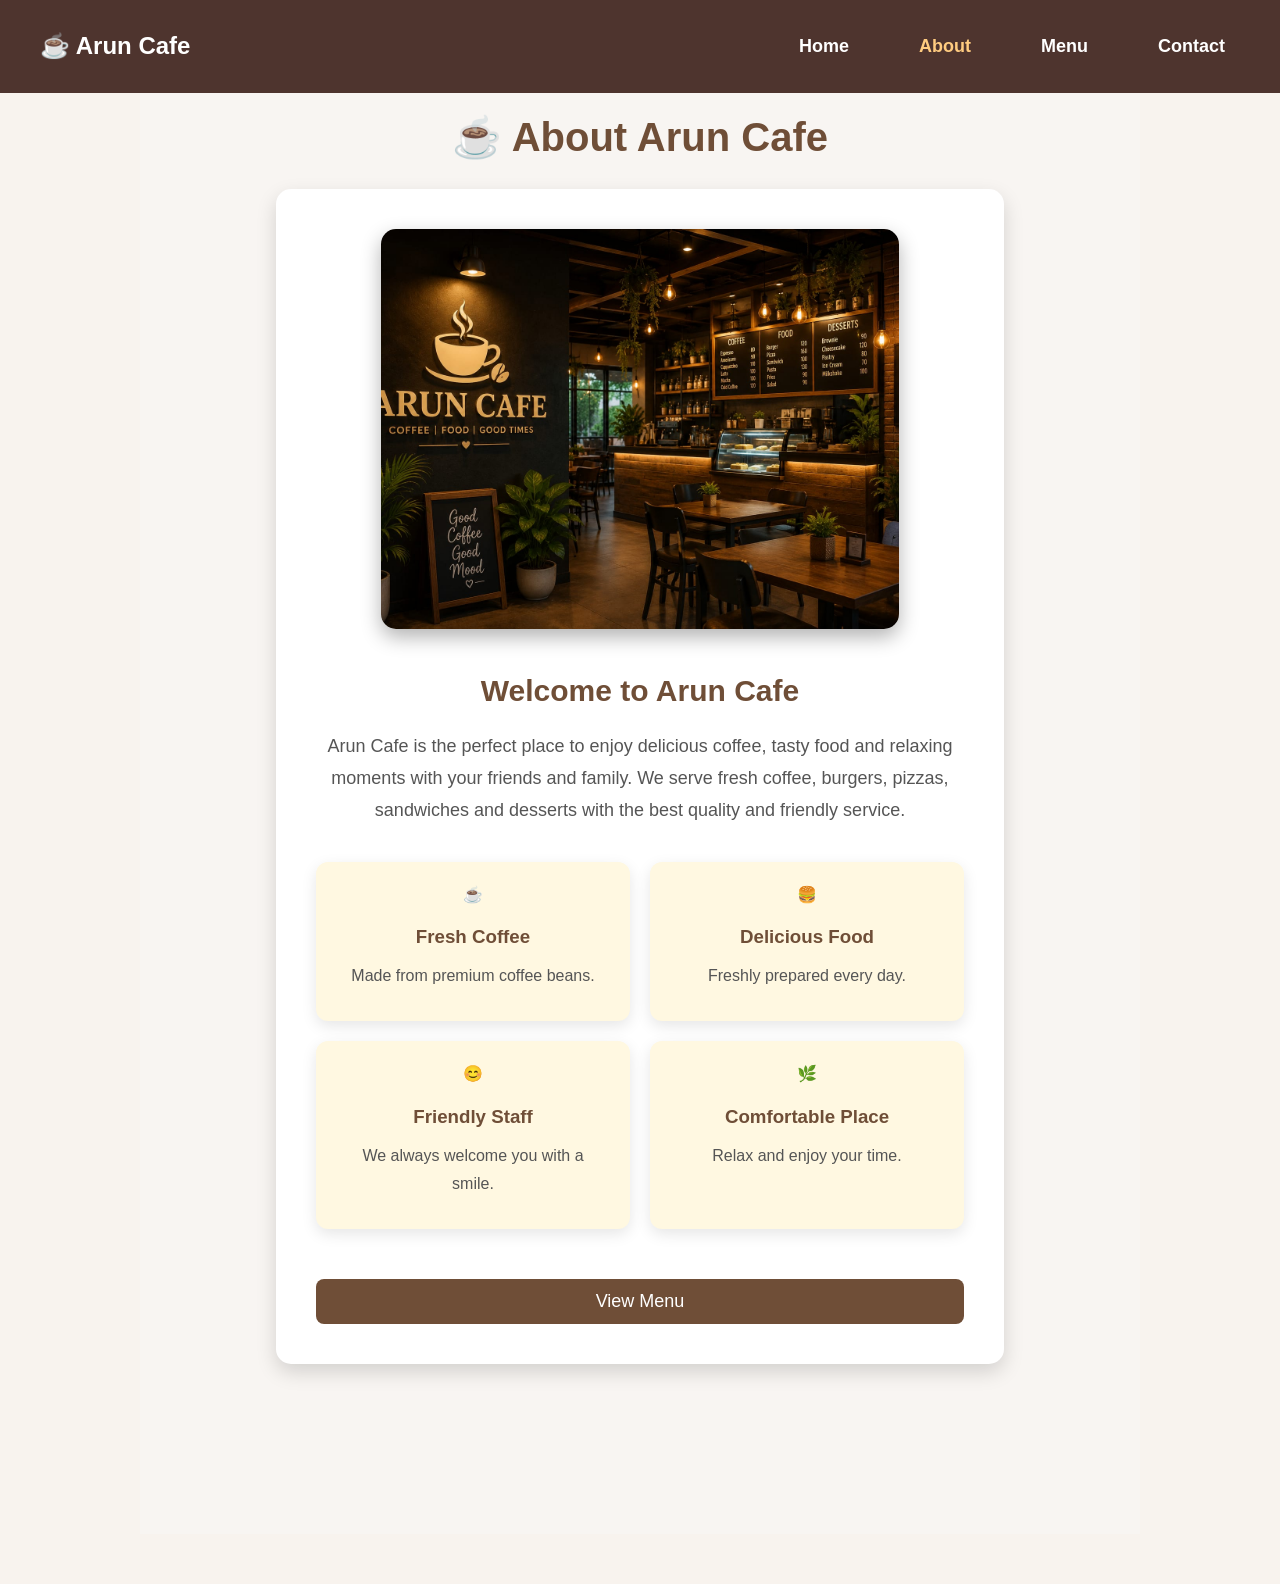
==== about.html @ 5a38bb5c "first commit" ====
<!DOCTYPE html>
<html lang="en">
<head>
<meta charset="UTF-8">
<meta name="viewport" content="width=device-width, initial-scale=1.0">
<title>About Arun Cafe</title>
<link rel="stylesheet" href="style.css">
</head>

<body>

<section class="about">
<header>
    <nav>
    <div class="logo">☕ Arun Cafe</div>
        <ul>
            <li><a href="index.html">Home</a></li>
            <li><a href="about.html" class="active">About</a></li>
            <li><a href="menu.html">Menu</a></li>
            <li><a href="contact.html">Contact</a></li>
        </ul>
    </nav>
</header>

<section class="about">
<h1>☕ About Arun Cafe</h1>

    <div class="about-box">
     <img src="image/about-cafe.jpg.jpeg" alt="Arun Cafe" class="about-img">
        <h2>Welcome to Arun Cafe</h2>

        <p>
            Arun Cafe is the perfect place to enjoy delicious coffee,
            tasty food and relaxing moments with your friends and family.
            We serve fresh coffee, burgers, pizzas, sandwiches and desserts
            with the best quality and friendly service.
        </p>

        <div class="features">

            <div class="feature">
                ☕
                <h3>Fresh Coffee</h3>
                <p>Made from premium coffee beans.</p>
            </div>

            <div class="feature">
                🍔
                <h3>Delicious Food</h3>
                <p>Freshly prepared every day.</p>
            </div>

            <div class="feature">
                😊
                <h3>Friendly Staff</h3>
                <p>We always welcome you with a smile.</p>
            </div>

            <div class="feature">
                🌿
                <h3>Comfortable Place</h3>
                <p>Relax and enjoy your time.</p>
            </div>

        </div>

        <a href="menu.html">
            <button class="order-btn">View Menu</button>
        </a>

    </div>

</section>

</body>
</html>
---- style.css ----
/* Reset */
*{
    margin:0;
    padding:0;
    box-sizing:border-box;
}

body{
    font-family:Arial,sans-serif;
    background:#f5f5f5;
    color:#333;
}

/* Header */
header{
    background:#4e342e;
    color:white;
    text-align:center;
    padding:20px;
}

header h1{
    font-size:40px;
}

nav{
    margin-top:15px;
}

nav a{
    color:white;
    text-decoration:none;
    margin:0 15px;
    font-weight:bold;
}

nav a:hover{
    color:#ffd54f;
}

/* Hero */
.hero{
    background:url("image/cafe-bg.jpg") center/cover no-repeat;
    color:white;
    text-align:center;
    padding:100px 20px;
}

.hero h2{
    font-size:45px;
}

/* Menu */
.menu-section{
    width80%;
    margin:40px auto;
}

.menu-section h2{
    text-align:center;
    color:#4e342e;
    margin-bottom:30px;
}

.menu-grid{
    display:grid;
    grid-template-columns:repeat(3,1fr);
    gap:25px;
}

.card{
    background:white;
    border-radius:10px;
    overflow:hidden;
    box-shadow:0 4px 10px rgba(0,0,0,0.2);
    text-align:center;
    transition:0.3s;
}

.card:hover{
    transform:translateY(-5px);
}

.card img{
    width:100%;
    height:200px;
    object-fit:cover;
}

.card h3{
    margin:15px 0 10px;
    color:#4e342e;
}

.card p{
    padding:0 15px;
    color:#666;
}

.card span{
    display:block;
    margin:15px;
    font-size:20px;
    font-weight:bold;
    color:#4e342e;
}

/* Contact */
.contact-section{
    display:flex;
    gap:30px;
}

.contact-box{
    width:48%;
}

/* Footer */
footer{
    background:#4e342e;
    color:white;
    text-align:center;
    padding:20px;
    margin-top:40px;
}

/* Mobile */
@media(max-width:768px){

.menu-grid{
    grid-template-columns:1fr;
}

nav a{
    display:block;
    margin:10px 0;
}

.hero h2{
    font-size:30px;
}

}

*{
    margin:0;
    padding:0;
    box-sizing:border-box;
    font-family:Arial, Helvetica, sans-serif;
}

body{
    overflow-x:hidden;
}

/* Navbar */
nav{
    position:fixed;
    top:0;
    left:0;
    width:100%;
    display:flex;
    justify-content:space-between;
    align-items:center;
    padding:20px 60px;
    background:rgba(0,0,0,0.5);
    backdrop-filter:blur(5px);
    z-index:1000;
}

.logo{
    color:white;
    font-size:28px;
    font-weight:bold;
}

nav ul{
    display:flex;
    list-style:none;
}

nav ul li{
    margin-left:30px;
}

nav ul li a{
    color:white;
    text-decoration:none;
    font-size:18px;
    transition:0.3s;
}

nav ul li a:hover{
    color:#d4a373;
}

/* Hero Section */
.hero{
    height:100vh;
    background:
        linear-gradient(rgba(0,0,0,0.5), rgba(0,0,0,0.5)),
        url("images/cafe-bg.jpg");
    background-size:cover;
    background-position:center;
    display:flex;
    justify-content:center;
    align-items:center;
    text-align:center;
    color:white;
}

.hero-content h1{
    font-size:60px;
    margin-bottom:20px;
}

.hero-content p{
    font-size:22px;
    margin-bottom:35px;
}

.btn{
    display:inline-block;
    padding:15px 35px;
    background:#d4a373;
    color:white;
    text-decoration:none;
    border-radius:30px;
    font-size:18px;
    transition:0.3s;
}

.btn:hover{
    background:#8b5e3c;
    transform:scale(1.05);
}
.hero {
    position: relative;
    height: 100vh;
    overflow: hidden;
}

.hero-img {
    width: 100%;
    height: 100%;
    object-fit: cover;
}

.hero-content {
    position: absolute;
    top: 50%;
    left: 50%;
    transform: translate(-50%, -50%);
    color: white;
    text-align: center;
}
/* Contact Page */

.contact-page{
    min-height:100vh;
    padding:120px 80px 50px;

    background:
    linear-gradient(rgba(0,0,0,0.6),rgba(0,0,0,0.6)),
    url("images/cafe-bg.jpg");

    background-size:cover;
    background-position:center;

    display:flex;
    justify-content:center;
    align-items:center;
    gap:50px;
}


/* Left Side */

.contact-box{
    color:white;
    width:40%;
}

.contact-box h1{
    font-size:50px;
    margin-bottom:15px;
}

.contact-box p{
    font-size:18px;
}


.details{
    margin-top:30px;
}

.details h3{
    color:#d4a373;
    margin-top:20px;
}


/* Form */

.form-box{
    width:40%;
    background:white;
    padding:35px;
    border-radius:20px;
}


.form-box input,
.form-box textarea{

    width:100%;
    padding:15px;
    margin-bottom:15px;

    border:none;
    outline:none;

    background:#f1f1f1;
    border-radius:10px;

    font-size:16px;
}


.form-box textarea{
    height:120px;
    resize:none;
}


.form-box button{

    width:100%;
    padding:15px;

    border:none;
    border-radius:30px;

    background:#d4a373;
    color:white;

    font-size:18px;
    cursor:pointer;

    transition:0.3s;
}


.form-box button:hover{
    background:#8b5e3c;
}


/* Mobile */

@media(max-width:768px){

.contact-page{
    flex-direction:column;
    padding:120px 20px 50px;
}

.contact-box,
.form-box{
    width:100%;
}

}
/* About Page */

.about-page{
    min-height:100vh;
    padding:120px 80px 50px;

    background:
    linear-gradient(rgba(0,0,0,0.5),rgba(0,0,0,0.5)),
    url("images/cafe-bg.jpg");

    background-size:cover;
    background-position:center;

    display:flex;
    justify-content:center;
    align-items:center;
}


.about-content{
    width:70%;
    background:rgba(255,255,255,0.9);
    padding:40px;
    border-radius:20px;
    text-align:center;
}


.about-content h1{
    font-size:45px;
    color:#4e342e;
    margin-bottom:20px;
}


.tagline{
    color:#b26a2b;
    font-size:22px;
    margin-bottom:20px;
}


.about-content p{
    font-size:18px;
    line-height:1.6;
}


.about-content h2{
    margin-top:30px;
    color:#4e342e;
}


.features{
    margin:20px 0;
}


.features p{
    margin:10px;
    font-size:20px;
}


.about-content .btn{
    display:inline-block;
    margin-top:20px;
    padding:12px 35px;
    background:#d4a373;
    color:white;
    border-radius:30px;
    text-decoration:none;
}


footer{
    background:#4e342e;
    color:white;
    text-align:center;
    padding:20px;
}
html {
    scroll-behavior: smooth;
}

.hero,
.about,
.menu,
.contact {
    min-height: 100vh;
    padding: 80px 20px;
}
.about-container{
    max-width: 900px;
    margin: 50px auto;
    background:#fff;
    padding:40px;
    border-radius:15px;
    box-shadow:0 5px 15px rgba(0,0,0,.1);
    text-align:center;
}

.about-container h1{
    color:#5a2d0c;
    margin-bottom:20px;
}

.about-container p{
    font-size:18px;
    line-height:1.8;
    color:#444;
}

.about-container ul{
    list-style:none;
    padding:0;
    margin:25px 0;
}

.about-container ul li{
    font-size:20px;
    margin:12px 0;
}

.about-btn{
    display:inline-block;
    margin-top:20px;
    padding:12px 30px;
    background:#c68642;
    color:#fff;
    text-decoration:none;
    border-radius:30px;
    transition:.3s;
}

.about-btn:hover{
    background:#8b5a2b;
}
/* About Section */
.about{
    padding: 60px 10%;
    background: #f8f5f2;
}

.about-container{
    display: flex;
    align-items: center;
    justify-content: center;
    gap: 50px;
    max-width: 1100px;
    margin: auto;
    background: #fff;
    padding: 40px;
    border-radius: 15px;
    box-shadow: 0 5px 15px rgba(0,0,0,0.1);
}

.about-image{
    flex: 1;
}

.about-image img{
    width: 100%;
    border-radius: 15px;
    display: block;
}

.about-content{
    flex: 1;
}

.about-content h2{
    color: #5a2d0c;
    font-size: 36px;
    margin-bottom: 20px;
}

.about-content p{
    color: #555;
    line-height: 1.8;
    margin-bottom: 15px;
    font-size: 17px;
}

.about-content h3{
    margin: 25px 0 15px;
    color: #5a2d0c;
}

.about-content ul{
    list-style: none;
    padding: 0;
    margin-bottom: 30px;
}

.about-content ul li{
    margin: 12px 0;
    font-size: 18px;
}

.btn{
    display: inline-block;
    background: #c68642;
    color: white;
    text-decoration: none;
    padding: 12px 30px;
    border-radius: 30px;
    transition: 0.3s;
}

.btn:hover{
    background: #8b5a2b;
}

/* Mobile Responsive */
@media(max-width:768px){

    .about-container{
        flex-direction: column;
        text-align: center;
    }

    .about-content h2{
        font-size: 28px;
    }
}
body{
    margin:0;
    font-family:Arial,sans-serif;
    background:#f8f5f2;
}

.about{
    width:80%;
    margin:50px auto;
    text-align:center;
}

.about h1{
    font-size:40px;
    color:#6f4e37;
}

.about p{
    font-size:18px;
    color:#555;
    line-height:30px;
}

.about-box{
    margin-top:30px;
    background:white;
    padding:30px;
    border-radius:15px;
    box-shadow:0 5px 15px rgba(0,0,0,0.2);
}

.about-box h2{
    color:#6f4e37;
}

.about-box ul{
    list-style:none;
    padding:0;
}

.about-box li{
    padding:10px;
    font-size:18px;
}

.btn{
    display:inline-block;
    margin-top:20px;
    padding:12px 25px;
    background:#6f4e37;
    color:white;
    text-decoration:none;
    border-radius:8px;
}

.btn:hover{
    background:#4e342e;
}
nav{
    display:flex;
    justify-content:space-between;
    align-items:center;
    background:#6f4e37;
    padding:15px 40px;
}

.logo{
    color:white;
    font-size:28px;
    font-weight:bold;
}

nav ul{
    list-style:none;
    display:flex;
}

nav ul li{
    margin-left:20px;
}

nav ul li a{
    color:white;
    text-decoration:none;
    font-size:18px;
}

nav ul li a:hover,
nav ul li a.active{
    color:#ffd700;
}
.hero{
    background: linear-gradient(rgba(0,0,0,.5),rgba(0,0,0,.5)),
    url("images/cafe.jpg");
    background-size:cover;
    background-position:center;
    height:90vh;
    display:flex;
    flex-direction:column;
    justify-content:center;
    align-items:center;
    color:white;
    text-align:center;
}

.hero h1{
    font-size:60px;
}

.hero p{
    font-size:25px;
}

.btn{
    background:#ff9800;
    color:white;
    padding:15px 35px;
    border-radius:30px;
    text-decoration:none;
    transition:.3s;
}

.btn:hover{
    background:#e68900;
    transform:scale(1.1);
}
.menu-card button{
    background:#8B4513;
    color:white;
    border:none;
    padding:10px 20px;
    border-radius:5px;
    cursor:pointer;
    margin-top:10px;
    font-size:16px;
}

.menu-card button:hover{
    background:#5c3317;
}
.order-btn{
    display:inline-block;
    padding:10px 15px;
    background:#8B4513;
    color:white;
    text-decoration:none;
    border-radius:5px;
}
<link rel="stylesheet" href="style.css">
.menu-card button{
    background:#8B4513;
    color:white;
    border:none;
    padding:10px 20px;
    border-radius:5px;
    cursor:pointer;
    margin-top:10px;
    font-size:16px;
}

.menu-card button:hover{
    background:#5c3317;
}
header{
    display: flex;
    justify-content: space-between;
    align-items: center;
    background: #8B4513;
    padding: 15px 30px;
}

nav{
    margin-left: auto;
    display: flex;
    gap: 30px;
}
nav{
    float: right;
}
.order-btn {
    background-color: #8B4513;
    color: white;
    border: none;
    padding: 12px 30px;
    font-size: 16px;
    border-radius: 5px;
    cursor: pointer;
    transition: 0.3s;
}

.order-btn:hover {
    background-color: #5d2d0c;
    transform: scale(1.05);
}
/* Reset */
* {
    margin: 0;
    padding: 0;
    box-sizing: border-box;
}

body {
    font-family: Arial, sans-serif;
    background: #f8f5f2;
    color: #333;
    line-height: 1.6;
}

/* Header */
header {
    background: #4e342e;
    padding: 15px 30px;
}

nav {
    display: flex;
    justify-content: space-between;
    align-items: center;
}

.logo {
    color: white;
    font-size: 28px;
    font-weight: bold;
}

nav ul {
    display: flex;
    list-style: none;
}

nav ul li {
    margin-left: 25px;
}

nav ul li a {
    color: white;
    text-decoration: none;
    font-size: 18px;
    transition: 0.3s;
}

nav ul li a:hover,
nav ul li a.active {
    color: #ffcc80;
}

/* Contact Section */
section {
    max-width: 1000px;
    margin: 50px auto;
    padding: 20px;
}

section h2 {
    text-align: center;
    margin-bottom: 30px;
    color: #4e342e;
    font-size: 35px;
}

.card {
    background: white;
    padding: 25px;
    margin-bottom: 25px;
    border-radius: 10px;
    box-shadow: 0 5px 15px rgba(0,0,0,0.15);
}

.card h3 {
    color: #6d4c41;
    margin-bottom: 15px;
}

/* Form */
input,
textarea {
    width: 100%;
    padding: 12px;
    border: 1px solid #bbb;
    border-radius: 6px;
    font-size: 16px;
}

input:focus,
textarea:focus {
    outline: none;
    border-color: #6d4c41;
}

.btn {
    background: #6d4c41;
    color: white;
    border: none;
    padding: 12px 25px;
    border-radius: 6px;
    cursor: pointer;
    font-size: 17px;
    transition: 0.3s;
}

.btn:hover {
    background: #4e342e;
}

/* Footer */
footer {
    background: #4e342e;
    color: white;
    text-align: center;
    padding: 15px;
    margin-top: 40px;
}

/* Responsive */
@media (max-width: 768px) {
    nav {
        flex-direction: column;
    }

    nav ul {
        margin-top: 15px;
        flex-direction: column;
        align-items: center;
    }

    nav ul li {
        margin: 10px 0;
    }

    section h2 {
        font-size: 28px;
    }
}
.contact-section{
    display:flex;
    justify-content:center;
    align-items:flex-start;
    gap:40px;
    padding:60px 20px;
    background:#f5f5f5;
}

.contact-box{
    width:350px;
    background:#fff;
    padding:30px;
    border-radius:20px;
    box-shadow:0 5px 15px rgba(0,0,0,0.2);
}

.contact-box h2{
    text-align:center;
    color:#5C3317;
    margin-bottom:20px;
}

.contact-info h3{
    color:#5C3317;
    margin-top:15px;
}

.contact-box input,
.contact-box textarea{
    width:100%;
    padding:12px;
    margin:10px 0;
    border:1px solid #ccc;
    border-radius:8px;
    box-sizing:border-box;
}

.contact-box button{
    width:100%;
    padding:12px;
    background:#8B4513;
    color:white;
    border:none;
    border-radius:30px;
    cursor:pointer;
}
.contact-info p{
    display:block;
    color:#444;
    font-size:16px;
    margin:5px 0 15px 0;
}

.contact-info h3{
    color:#5C3317;
    margin-top:15px;
}
nav{
    display:flex;
    justify-content:space-between;
    align-items:center;
    background:#4E342E;
    padding:18px 40px;
    min-height:80px;
}

.logo{
    font-size:36px;
    font-weight:bold;
    color:#fff;
    margin:0;
    padding:0;
    line-height:1;
}

nav ul{
    display:flex;
    list-style:none;
    gap:30px;
    margin:0;
    padding:0;
}

nav ul li a{
    color:white;
    text-decoration:none;
    font-size:18px;
    font-weight:bold;
}
.logo{
    font-size:32px;
    font-weight:bold;
    color:white;
}
body{
    margin:0;
    padding:0;
}nav{
    display:flex;
    justify-content:space-between;
    align-items:center;
    background:#4E342E;
    padding:18px 40px;
    min-height:80px;
}

.logo{
    font-size:36px;
    font-weight:bold;
    color:#fff;
    margin:0;
    padding:0;
    line-height:1;
}
header{
    display:flex;
    justify-content:center;
    align-items:center
    display:flex;
    justify-content:space-between;
    align-items:center;
    color:white;
    border:none;
    border-radius:5px;
}
}
font-size:32px;
    font-weight:bold;
    color:white;
}
body{
    margin:0;
    padding:0;
}nav{
    display:flex;
    justify-content:space-between;
    align-items:center;
    background:#4E342E;
    padding:18px 40px;
    min-height:80px;
}

.logo{
    font-size:36px;
    font-weight:bold;
    color:#fff;
    margin:0;
    padding:0;
    line-height:1;
}
header{
    display:flex;
    justify-content:center;
    align-items:center;
}
.order-btn{
    margin-top:15px;
    padding:10px 20px;
    background:#8B4513;
    color:white;
    border:none;
    border-radius:5px;
    cursor:pointer;
}
.card span{
    display:block;
    margin:15px 0;
    font-size:24px;
    font-weight:bold;
    text-decoration:none;
    border:none;
}
.card span{
    display:block;
    margin:15px 0;
    font-size:24px;
    font-weight:bold;
    text-decoration:none;
    border:none;
}
.card span{
    display:block;
    margin:15px 0;
    font-size:24px;
    font-weight:bold;
    text-decoration:none;
    border:none;
}

.card a{
    text-decoration:none;
}
/* About Page */

.about {
    background: #f8f5f2;
    padding: 60px 20px;
    text-align: center;
}

.about-img {
    width: 80%;
    max-width: 800px;
    height: 400px;
    object-fit: cover;
    border-radius: 15px;
    box-shadow: 0 8px 20px rgba(0,0,0,0.3);
    margin-bottom: 30px;
}

.about-box {
    max-width: 1000px;
    margin: auto;
    background: #fff;
    padding: 40px;
    border-radius: 15px;
    box-shadow: 0 8px 20px rgba(0,0,0,0.15);
}

.about-box h2 {
    color: #6F4E37;
    font-size: 30px;
    margin-bottom: 15px;
}

.about-box p {
    font-size: 18px;
    line-height: 1.8;
    color: #555;
}

.features {
    display: grid;
    grid-template-columns: repeat(auto-fit, minmax(220px, 1fr));
    gap: 20px;
    margin-top: 35px;
}

.feature {
    background: #FFF8E1;
    padding: 20px;
    border-radius: 12px;
    box-shadow: 0 5px 15px rgba(0,0,0,0.1);
    transition: 0.3s;
}

.feature:hover {
    transform: translateY(-8px);
}

.feature h3 {
    color: #6F4E37;
    margin: 15px 0 10px;
}

.feature p {
    font-size: 16px;
}

.order-btn {
    margin-top: 30px;
    padding: 12px 30px;
    background: #6F4E37;
    color: white;
    border: none;
    border-radius: 8px;
    font-size: 18px;
    cursor: pointer;
}

.order-btn:hover {
    background: #4E342E;
}

header{
    display:flex;
    justify-content:space-between;
    align-items:center;
    padding:15px 40px;
    background:#4E342E;
}

nav ul{
    display:flex;
    list-style:none;
    gap:30px;
    margin:0;
    padding:0;
}

nav ul li{
    list-style:none;
}

nav ul li a{
    color:white;
    text-decoration:none;
    font-size:18px;
    font-weight:bold;
}

.logo{
    font-size:36px;
    color:white;
    font-weight:bold;
}
body{
    margin: 0;
    padding: 0;
}

header{
    margin: 0;
    padding: 15px 40px;
}

.about{
    margin-top: 0;
    padding-top: 30px;
}
*{
    margin: 0;
    padding: 0;
    box-sizing: border-box;
}

body{
    margin: 0;
    padding: 0;
}

header{
    margin: 0;
    padding: 15px 40px;
}

.menu-section{
    margin: 0;
    padding: 30px;
}

.menu-section h2{
    margin: 30px 0;
}
.menu-grid{
    display: grid;
    grid-template-columns: repeat(3,1fr);
    gap: 30px;
    padding: 20px;
}

.card{
    background: #fff;
    border-radius: 10px;
    padding: 20px;
    text-align: center;
    box-shadow: 0 4px 10px rgba(0,0,0,0.2);

    display: flex;
    flex-direction: column;
    justify-content: space-between;
}

.card img{
    width: 100%;
    height: 180px;
    object-fit: cover;
    border-radius: 10px;
}

.card h3{
    margin: 10px 0;
}

.card p{
    margin: 10px 0;
    min-height: 50px;
}

.card span{
    font-size: 20px;
    font-weight: bold;
    color: brown;
    display: block;
    margin: 10px 0;
}
body{
    font-family: Arial, sans-serif;
    background: linear-gradient(135deg,#fdf6ec,#f5e6d3);
    margin:0;
}
nav ul{
    list-style:none;
    display:flex;
    justify-content:center;
    gap:30px;
    padding:0;
}

nav ul li a{
    text-decoration:none;
    color:#8B4513;
    font-weight:bold;
    transition:.3s;
}

nav ul li a:hover{
    color:#d2691e;
}
.container{
    width:380px;
    margin:50px auto;
    background:#fff;
    padding:30px;
    border-radius:15px;
    box-shadow:0 10px 25px rgba(0,0,0,.2);
}
input,
textarea{
    width:100%;
    padding:12px;
    margin:12px 0;
    border:1px solid #ccc;
    border-radius:8px;
    box-sizing:border-box;
}

input:focus,
textarea:focus{
    border-color:#8B4513;
    outline:none;
}
button{
    width:100%;
    padding:12px;
    background:#8B4513;
    color:white;
    border:none;
    border-radius:8px;
    font-size:16px;
    cursor:pointer;
    transition:.3s;
}

button:hover{
    background:#a0522d;
    transform:scale(1.03);
}
h1{
    color:#5d2d0c;
    margin-top:20px;
}

h2{
    color:#8B4513;
}
*{
    margin:0;
    padding:0;
    box-sizing:border-box;
}

body{
    font-family:Arial,sans-serif;
    background:#f5f5f5;
    text-align:center;
}

/* Header */
header{
    background:#8B4513;
    padding:15px 0;
}

h1{
    margin:20px 0;
    color:#5d2d0c;
}

/* Navigation */
nav ul{
    list-style:none;
    display:flex;
    justify-content:center;
    gap:30px;
}

nav ul li a{
    color:white;
    text-decoration:none;
    font-weight:bold;
    font-size:18px;
}

nav ul li a:hover{
    color:#ffd39b;
}
*{
    margin:0;
    padding:0;
    box-sizing:border-box;
}

body{
    font-family:Arial,sans-serif;
    background:#f5f5f5;
    text-align:center;
}

/* Header */
header{
    background:#8B4513;
    padding:15px 0;
}

h1{
    margin:20px 0;
    color:#5d2d0c;
}

/* Navigation */
nav ul{
    list-style:none;
    display:flex;
    justify-content:center;
    gap:30px;
}

nav ul li a{
    color:white;
    text-decoration:none;
    font-weight:bold;
    font-size:18px;
}

nav ul li a:hover{
    color:#ffd39b;
}

/* Order Box */
.container{
    width:380px;
    margin:40px auto;
    background:white;
    padding:25px;
    border-radius:15px;
    box-shadow:0 8px 20px rgba(0,0,0,.2);
}

/* Inputs */
input,
textarea{
    width:100%;
    padding:12px;
    margin:10px 0;
    border:1px solid #ccc;
    border-radius:8px;
    font-size:15px;
}

textarea{
    resize:none;
    height:90px;
}

/* Button */
button{
    width:100%;
    padding:12px;
    background:#8B4513;
    color:white;
    border:none;
    border-radius:8px;
    cursor:pointer;
    font-size:16px;
    transition:0.3s;
}

button:hover{
    background:#5d2d0c;
    transform:scale(1.03);
}

#successMessage{
    margin-top:15px;
    font-weight:bold;
}
*{
    margin:0;
    padding:0;
    box-sizing:border-box;
}

body{
    font-family:'Segoe UI',Arial,sans-serif;
    background:#f8f3ee;
    color:#333;
}

/* Header */

header{
    background:linear-gradient(135deg,#3b1f16,#8B4513);
    color:white;
    text-align:center;
    padding:25px;
}

header h1{
    font-size:38px;
    letter-spacing:1px;
}

header p{
    font-size:18px;
    margin-top:5px;
}


/* Navigation */

nav{
    background:#5d2d0c;
    padding:15px;
}

nav ul{
    display:flex;
    justify-content:center;
    gap:35px;
    list-style:none;
}

nav ul li a{
    color:white;
    text-decoration:none;
    font-size:18px;
    font-weight:bold;
}

nav ul li a:hover{
    color:#ffcc80;
}


/* Hero Section */

.hero{
    height:400px;
    background:
    linear-gradient(
    rgba(60,30,15,.65),
    rgba(60,30,15,.65)
    ),
    url("coffee.jpg");

    background-size:cover;
    background-position:center;

    display:flex;
    justify-content:center;
    align-items:center;
    text-align:center;
    color:white;
}


.hero h1{
    font-size:50px;
}

.hero p{
    font-size:22px;
    margin:20px;
}


/* Button */

button{
    background:#ff9800;
    color:white;
    border:none;
    padding:14px 35px;
    border-radius:30px;
    font-size:17px;
    cursor:pointer;
    transition:.3s;
}

button:hover{
    background:#e65100;
    transform:scale(1.08);
}
.home {
  background: url("/images/cafe-bg.jpg") center/cover no-repeat;
  min-height: 100vh;
}
.hero{
    background:#795548;
    color:white;
    text-align:center;
    padding:80px 20px;
}
.hero{
    background-image: url("images/cafe-bg.jpg");
    background-size: cover;
    background-position: center;
    background-repeat: no-repeat;
    height: 500px;

    display: flex;
    flex-direction: column;
    justify-content: center;
    align-items: center;

    color: white;
    text-align: center;
}
.hero{
    background: linear-gradient(rgba(0,0,0,0.5), rgba(0,0,0,0.5)),
                url("images/cafe-bg.jpg");
    background-size: cover;
    background-position: center;
    background-repeat: no-repeat;

    height: 100vh;

    display: flex;
    flex-direction: column;
    justify-content: center;
    align-items: center;

    text-align: center;
    color: white;
}

.hero h1{
    font-size: 55px;
    margin-bottom: 15px;
}

.hero p{
    font-size: 24px;
    margin-bottom: 20px;
}

.hero button{
    background: #ff9800;
    color: white;
    padding: 12px 25px;
    border: none;
    border-radius: 5px;
    cursor: pointer;
}
.hero{
    background: linear-gradient(rgba(0,0,0,0.5), rgba(0,0,0,0.5)),
                url("image/cafe-bg.jpg");
    background-size: cover;
    background-position: center;
    background-repeat: no-repeat;

    height: 500px;

    display: flex;
    flex-direction: column;
    justify-content: center;
    align-items: center;

    color: white;
    text-align: center;
}
nav{
    display:flex;
    justify-content:space-between;
    align-items:center;
    background:#6d4c41;
    padding:15px 30px;
}

nav ul{
    display:flex;
    list-style:none;
    gap:20px;
     margin:0;
    padding:0;
}

nav ul li{
    list-style:none;
     margin-left:20px;
}


nav ul li a{
    color:white;
    text-decoration:none;
    font-size:18px;
    font-weight:bold;
}
*{
    padding:20;
}


.logo{
    color:white;
    font-size:24px;
    font-weight:bold;
}

.nav-links{
    display:flex;
    list-style:none;
    gap:25px;
    margin:0;
    padding:0;
}

.nav-links li a{
    color:white;
    text-decoration:none;
    font-size:18px;
    font-weight:bold;
}

.nav-links li a:hover{
    color:#ff9800;
}
nav{
    display:flex;
    justify-content:space-between;
    align-items:center;
    background:#6d4c41;
    padding:20px;
}

nav ul{
    display:flex;
    flex-direction:row;
    list-style:none;
    gap:25px;
}

nav ul li{
    display:inline-block;
}

nav ul li a{
    color:white;
    text-decoration:none;
}
*{
    margin:0;
    padding:0;
    box-sizing:border-box;
}
header nav{
    display:flex !important;
    justify-content:space-between;
    align-items:center;
}

header nav ul{
    display:flex !important;
    flex-direction:row !important;
    list-style:none;
    gap:20px;
}

header nav ul li{
    display:inline-block !important;
}
.logo{
    background: transparent;
    border: none;
    padding: 0;
}
header{
    box-shadow: none;
}
footer{
    background:#222;
    color:white;
    text-align:center;
    padding:15px;
    margin-top:50px;
}
.contact{
    padding:50px 20px;
    margin-bottom:30px;
}
.contact{
    padding:40px;
    text-align:center;
    background:#f5f5f5;
}

footer{
    background:#4e342e;
    color:white;
    text-align:center;
    padding:15px;
}
header{
    display:flex;
    justify-content:space-between;
    align-items:center;
}
section{
    max-width:1000px;
    margin:50px auto;
}
.footer{
    background:#8B4513;
    color:white;
    text-align:center;
    padding:20px;
    margin-top:30px;
}
.contact{
    margin-bottom:10px;
}
.menu{
    padding:40px;
    text-align:center;
}

.footer{
    width:100%;
    background:#4e342e;
    color:white;
    text-align:center;
    padding:20px;
    clear:both;
}
nav{
    background:#4e342e;
    display:flex;
    justify-content:space-between;
    align-items:center;
    padding:10px 40px;
    margin:0;
}
nav{
    background:#4e342e;
    padding:32px 40px;
}
header{
    margin-bottom:0;
    padding-bottom:0;
}

nav{
    margin-bottom:0;
}

.menu-section{
    margin-top:50px;
}
.card p{
    margin-bottom:8px;
}

.card button{
    margin-top:0;
}
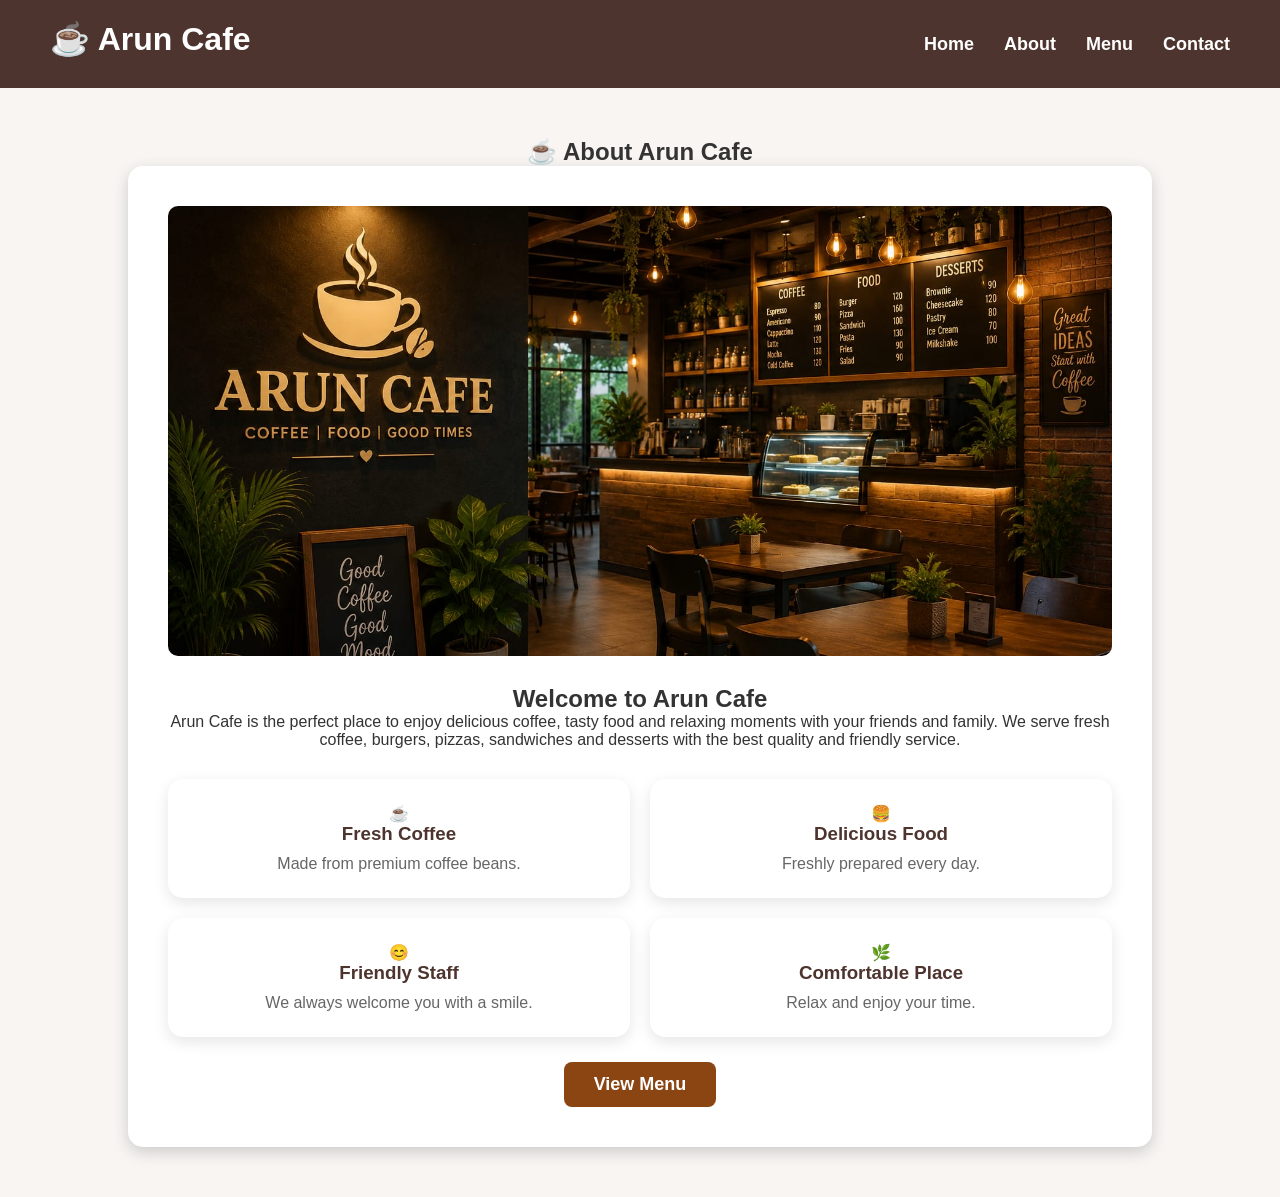
==== commit d353deed: "Updated contact page" ====
--- a/about.html
+++ b/about.html
@@ -8,8 +8,7 @@
 </head>
 
 <body>
-
-<section class="about">
+    
 <header>
     <nav>
     <div class="logo">☕ Arun Cafe</div>
--- a/style.css
+++ b/style.css
@@ -1,4 +1,3 @@
-/* Reset */
 *{
     margin:0;
     padding:0;
@@ -7,1897 +6,481 @@
 
 body{
     font-family:Arial,sans-serif;
-    background:#f5f5f5;
+    background:#f8f5f2;
     color:#333;
 }
 
-/* Header */
-header{
+
+/* NAVBAR */
+
+nav{
+    display:flex;
+    justify-content:space-between;
+    align-items:center;
     background:#4e342e;
-    color:white;
-    text-align:center;
-    padding:20px;
-}
-
-header h1{
-    font-size:40px;
-}
-
-nav{
-    margin-top:15px;
-}
-
-nav a{
+    padding:25px 50px;
+}
+
+.logo{
+    color:white;
+    font-size:32px;
+    font-weight:bold;
+}
+
+nav ul{
+    display:flex;
+    gap:30px;
+    list-style:none;
+}
+
+nav ul li a{
     color:white;
     text-decoration:none;
-    margin:0 15px;
+    font-size:18px;
     font-weight:bold;
 }
 
-nav a:hover{
+nav ul li a:hover{
     color:#ffd54f;
 }
 
-/* Hero */
+
+/* HERO */
+
 .hero{
-    background:url("image/cafe-bg.jpg") center/cover no-repeat;
-    color:white;
-    text-align:center;
-    padding:100px 20px;
-}
-
-.hero h2{
-    font-size:45px;
-}
-
-/* Menu */
+
+    height:90vh;
+
+    background:
+    linear-gradient(
+    rgba(0,0,0,.5),
+    rgba(0,0,0,.5)
+    ),
+    url("images/cafe-bg.jpg");
+
+    background-size:cover;
+    background-position:center;
+
+    display:flex;
+    justify-content:center;
+    align-items:center;
+
+    text-align:center;
+    color:white;
+}
+
+
+.hero h1{
+    font-size:55px;
+}
+
+
+.hero p{
+    font-size:24px;
+    margin:20px;
+}
+
+
+.btn{
+    display:inline-block;
+    background:#d4a373;
+    color:white;
+    padding:15px 35px;
+    border-radius:30px;
+    text-decoration:none;
+}
+
+
+/* MENU */
+
+
 .menu-section{
-    width80%;
-    margin:40px auto;
-}
+
+    width:85%;
+    margin:50px auto;
+
+}
+
 
 .menu-section h2{
+
     text-align:center;
     color:#4e342e;
     margin-bottom:30px;
-}
+
+}
+
 
 .menu-grid{
+
     display:grid;
     grid-template-columns:repeat(3,1fr);
-    gap:25px;
-}
+    gap:30px;
+
+}
+
 
 .card{
+
     background:white;
-    border-radius:10px;
+    border-radius:15px;
     overflow:hidden;
-    box-shadow:0 4px 10px rgba(0,0,0,0.2);
-    text-align:center;
-    transition:0.3s;
-}
-
-.card:hover{
-    transform:translateY(-5px);
-}
+    text-align:center;
+    box-shadow:0 5px 15px #ccc;
+
+}
+
 
 .card img{
+
     width:100%;
-    height:200px;
+    height:280px;
     object-fit:cover;
-}
+
+}
+
 
 .card h3{
-    margin:15px 0 10px;
+
+    margin:15px;
     color:#4e342e;
-}
+
+}
+
 
 .card p{
-    padding:0 15px;
+
     color:#666;
-}
+
+}
+
 
 .card span{
+
     display:block;
     margin:15px;
-    font-size:20px;
+    font-size:22px;
     font-weight:bold;
-    color:#4e342e;
-}
-
-/* Contact */
-.contact-section{
-    display:flex;
-    gap:30px;
-}
-
-.contact-box{
-    width:48%;
-}
-
-/* Footer */
-footer{
-    background:#4e342e;
-    color:white;
-    text-align:center;
-    padding:20px;
-    margin-top:40px;
-}
-
-/* Mobile */
-@media(max-width:768px){
-
-.menu-grid{
-    grid-template-columns:1fr;
-}
-
-nav a{
-    display:block;
-    margin:10px 0;
-}
-
-.hero h2{
-    font-size:30px;
-}
-
-}
-
-*{
-    margin:0;
-    padding:0;
-    box-sizing:border-box;
-    font-family:Arial, Helvetica, sans-serif;
-}
-
-body{
-    overflow-x:hidden;
-}
-
-/* Navbar */
-nav{
-    position:fixed;
-    top:0;
-    left:0;
+    color:#8B4513;
+
+}
+
+
+.card button{
+
+    margin-bottom:20px;
+    padding:10px 25px;
+    background:#8B4513;
+    color:white;
+    border:none;
+    border-radius:5px;
+
+}
+
+
+/* ABOUT */
+
+
+.about{
+
+    width:80%;
+    margin:50px auto;
+    text-align:center;
+
+}
+
+
+.about-box{
+
+    background:white;
+    padding:40px;
+    border-radius:15px;
+    box-shadow:0 5px 15px #ccc;
+
+}
+.about-img{
     width:100%;
-    display:flex;
-    justify-content:space-between;
-    align-items:center;
-    padding:20px 60px;
-    background:rgba(0,0,0,0.5);
-    backdrop-filter:blur(5px);
-    z-index:1000;
-}
-
-.logo{
-    color:white;
-    font-size:28px;
-    font-weight:bold;
-}
-
-nav ul{
-    display:flex;
-    list-style:none;
-}
-
-nav ul li{
-    margin-left:30px;
-}
-
-nav ul li a{
-    color:white;
-    text-decoration:none;
-    font-size:18px;
-    transition:0.3s;
-}
-
-nav ul li a:hover{
-    color:#d4a373;
-}
-
-/* Hero Section */
-.hero{
-    height:100vh;
-    background:
-        linear-gradient(rgba(0,0,0,0.5), rgba(0,0,0,0.5)),
-        url("images/cafe-bg.jpg");
-    background-size:cover;
-    background-position:center;
+    height:450px;
+    object-fit:cover;
+    border-radius:10px;
+    margin-bottom:25px;
+}
+.about-title{
     display:flex;
     justify-content:center;
     align-items:center;
-    text-align:center;
-    color:white;
-}
-
-.hero-content h1{
-    font-size:60px;
-    margin-bottom:20px;
-}
-
-.hero-content p{
-    font-size:22px;
-    margin-bottom:35px;
-}
-
-.btn{
-    display:inline-block;
-    padding:15px 35px;
-    background:#d4a373;
-    color:white;
-    text-decoration:none;
-    border-radius:30px;
-    font-size:18px;
-    transition:0.3s;
-}
-
-.btn:hover{
-    background:#8b5e3c;
-    transform:scale(1.05);
-}
-.hero {
-    position: relative;
-    height: 100vh;
-    overflow: hidden;
-}
-
-.hero-img {
-    width: 100%;
-    height: 100%;
-    object-fit: cover;
-}
-
-.hero-content {
-    position: absolute;
-    top: 50%;
-    left: 50%;
-    transform: translate(-50%, -50%);
-    color: white;
-    text-align: center;
-}
-/* Contact Page */
-
-.contact-page{
-    min-height:100vh;
-    padding:120px 80px 50px;
-
-    background:
-    linear-gradient(rgba(0,0,0,0.6),rgba(0,0,0,0.6)),
-    url("images/cafe-bg.jpg");
-
-    background-size:cover;
-    background-position:center;
-
-    display:flex;
-    justify-content:center;
-    align-items:center;
-    gap:50px;
-}
-
-
-/* Left Side */
-
-.contact-box{
-    color:white;
-    width:40%;
-}
-
-.contact-box h1{
+    gap:10px;
     font-size:50px;
-    margin-bottom:15px;
-}
-
-.contact-box p{
-    font-size:18px;
-}
-
-
-.details{
-    margin-top:30px;
-}
-
-.details h3{
-    color:#d4a373;
-    margin-top:20px;
-}
-
-
-/* Form */
-
-.form-box{
-    width:40%;
-    background:white;
-    padding:35px;
-    border-radius:20px;
-}
-
-
-.form-box input,
-.form-box textarea{
-
-    width:100%;
-    padding:15px;
-    margin-bottom:15px;
-
-    border:none;
-    outline:none;
-
-    background:#f1f1f1;
-    border-radius:10px;
-
-    font-size:16px;
-}
-
-
-.form-box textarea{
-    height:120px;
-    resize:none;
-}
-
-
-.form-box button{
-
-    width:100%;
-    padding:15px;
-
-    border:none;
-    border-radius:30px;
-
-    background:#d4a373;
-    color:white;
-
-    font-size:18px;
-    cursor:pointer;
-
-    transition:0.3s;
-}
-
-
-.form-box button:hover{
-    background:#8b5e3c;
-}
-
-
-/* Mobile */
-
-@media(max-width:768px){
-
-.contact-page{
-    flex-direction:column;
-    padding:120px 20px 50px;
-}
-
-.contact-box,
-.form-box{
-    width:100%;
-}
-
-}
-/* About Page */
-
-.about-page{
-    min-height:100vh;
-    padding:120px 80px 50px;
-
-    background:
-    linear-gradient(rgba(0,0,0,0.5),rgba(0,0,0,0.5)),
-    url("images/cafe-bg.jpg");
-
-    background-size:cover;
-    background-position:center;
-
-    display:flex;
-    justify-content:center;
-    align-items:center;
-}
-
-
-.about-content{
-    width:70%;
-    background:rgba(255,255,255,0.9);
-    padding:40px;
-    border-radius:20px;
-    text-align:center;
-}
-
-
-.about-content h1{
-    font-size:45px;
     color:#4e342e;
     margin-bottom:20px;
 }
 
-
-.tagline{
-    color:#b26a2b;
-    font-size:22px;
-    margin-bottom:20px;
-}
-
-
-.about-content p{
+.logo{
+    display:flex;
+    align-items:center;
+    gap:10px;
+}
+
+.logo img{
+    width:50px;
+    height:50px;
+    border-radius:50%;
+}
+.about-title{
+    display:flex;
+    justify-content:center;
+    align-items:center;
+    gap:10px;
+}
+
+.coffee-icon{
+    font-size:60px;
+    position:relative;
+    top:-20px;
+}
+nav{
+    display:flex;
+    justify-content:space-between;
+    align-items:center;
+    background:#4e342e;
+    padding:25px 50px;
+}
+
+.logo{
+    color:white;
+    font-size:32px;
+    font-weight:bold;
+    position:relative;
+    top:-5px;   
+}
+.features{
+    display:grid;
+    grid-template-columns:repeat(2,1fr);
+    gap:20px;
+    margin-top:30px;
+}
+
+.feature{
+    background:#fff;
+    padding:25px;
+    border-radius:15px;
+    box-shadow:0 5px 15px rgba(0,0,0,0.1);
+    text-align:center;
+    transition:0.3s;
+}
+
+.feature:hover{
+    transform:translateY(-5px);
+}
+
+.feature span{
+    font-size:35px;
+    display:block;
+    margin-bottom:10px;
+}
+
+.feature h3{
+    color:#4e342e;
+    margin-bottom:10px;
+}
+
+.feature p{
+    color:#666;
+}
+.order-btn{
+    display:inline-block;
+    margin-top:25px;
+    padding:12px 30px;
+    background:#8B4513;
+    color:white;
+    text-decoration:none;
+    border:none;
+    border-radius:8px;
     font-size:18px;
-    line-height:1.6;
-}
-
-
-.about-content h2{
-    margin-top:30px;
-    color:#4e342e;
-}
-
-
-.features{
-    margin:20px 0;
-}
-
-
-.features p{
-    margin:10px;
-    font-size:20px;
-}
-
-
-.about-content .btn{
-    display:inline-block;
-    margin-top:20px;
-    padding:12px 35px;
-    background:#d4a373;
-    color:white;
-    border-radius:30px;
-    text-decoration:none;
-}
-
-
-footer{
-    background:#4e342e;
-    color:white;
-    text-align:center;
-    padding:20px;
-}
-html {
-    scroll-behavior: smooth;
-}
-
-.hero,
-.about,
-.menu,
-.contact {
-    min-height: 100vh;
-    padding: 80px 20px;
-}
-.about-container{
-    max-width: 900px;
+    font-weight:bold;
+    cursor:pointer;
+    transition:0.3s;
+}
+
+.order-btn:hover{
+    background:#6d3410;
+    transform:scale(1.05);
+}
+
+/* CONTACT */
+.contact-section{
+    width: 85%;
     margin: 50px auto;
-    background:#fff;
-    padding:40px;
-    border-radius:15px;
-    box-shadow:0 5px 15px rgba(0,0,0,.1);
-    text-align:center;
-}
-
-.about-container h1{
-    color:#5a2d0c;
-    margin-bottom:20px;
-}
-
-.about-container p{
-    font-size:18px;
-    line-height:1.8;
-    color:#444;
-}
-
-.about-container ul{
-    list-style:none;
-    padding:0;
-    margin:25px 0;
-}
-
-.about-container ul li{
-    font-size:20px;
-    margin:12px 0;
-}
-
-.about-btn{
-    display:inline-block;
-    margin-top:20px;
-    padding:12px 30px;
-    background:#c68642;
-    color:#fff;
-    text-decoration:none;
-    border-radius:30px;
-    transition:.3s;
-}
-
-.about-btn:hover{
-    background:#8b5a2b;
-}
-/* About Section */
-.about{
-    padding: 60px 10%;
-    background: #f8f5f2;
-}
-
-.about-container{
     display: flex;
-    align-items: center;
     justify-content: center;
-    gap: 50px;
-    max-width: 1100px;
-    margin: auto;
-    background: #fff;
+    gap: 40px;
+    flex-wrap: wrap;
+}
+
+.contact-box{
+    flex: 1;
+    min-width: 350px;
+    background: white;
     padding: 40px;
     border-radius: 15px;
     box-shadow: 0 5px 15px rgba(0,0,0,0.1);
 }
 
-.about-image{
-    flex: 1;
-}
-
-.about-image img{
-    width: 100%;
-    border-radius: 15px;
-    display: block;
-}
-
-.about-content{
-    flex: 1;
-}
-
-.about-content h2{
-    color: #5a2d0c;
-    font-size: 36px;
-    margin-bottom: 20px;
-}
-
-.about-content p{
+.contact-box h2{
+    color: #4e342e;
+    margin-bottom: 15px;
+}
+
+.contact-info h3{
+    color: #8B4513;
+    margin-top: 15px;
+}
+
+.contact-info p{
+    margin-top: 5px;
     color: #555;
-    line-height: 1.8;
-    margin-bottom: 15px;
-    font-size: 17px;
-}
-
-.about-content h3{
-    margin: 25px 0 15px;
-    color: #5a2d0c;
-}
-
-.about-content ul{
-    list-style: none;
-    padding: 0;
-    margin-bottom: 30px;
-}
-
-.about-content ul li{
-    margin: 12px 0;
-    font-size: 18px;
-}
-
-.btn{
-    display: inline-block;
-    background: #c68642;
-    color: white;
-    text-decoration: none;
-    padding: 12px 30px;
-    border-radius: 30px;
-    transition: 0.3s;
-}
-
-.btn:hover{
-    background: #8b5a2b;
-}
-
-/* Mobile Responsive */
-@media(max-width:768px){
-
-    .about-container{
-        flex-direction: column;
-        text-align: center;
-    }
-
-    .about-content h2{
-        font-size: 28px;
-    }
-}
-body{
-    margin:0;
-    font-family:Arial,sans-serif;
-    background:#f8f5f2;
-}
-
-.about{
-    width:80%;
-    margin:50px auto;
-    text-align:center;
-}
-
-.about h1{
-    font-size:40px;
-    color:#6f4e37;
-}
-
-.about p{
-    font-size:18px;
-    color:#555;
-    line-height:30px;
-}
-
-.about-box{
-    margin-top:30px;
-    background:white;
-    padding:30px;
-    border-radius:15px;
-    box-shadow:0 5px 15px rgba(0,0,0,0.2);
-}
-
-.about-box h2{
-    color:#6f4e37;
-}
-
-.about-box ul{
-    list-style:none;
-    padding:0;
-}
-
-.about-box li{
-    padding:10px;
-    font-size:18px;
-}
-
-.btn{
-    display:inline-block;
-    margin-top:20px;
-    padding:12px 25px;
-    background:#6f4e37;
-    color:white;
-    text-decoration:none;
-    border-radius:8px;
-}
-
-.btn:hover{
+}
+
+input,
+textarea{
+
+    width:100%;
+    padding:12px;
+    margin:10px 0;
+
+}
+
+
+button{
+
+    cursor:pointer;
+
+}
+
+
+/* FOOTER */
+
+
+footer{
+
     background:#4e342e;
-}
-nav{
-    display:flex;
-    justify-content:space-between;
-    align-items:center;
-    background:#6f4e37;
-    padding:15px 40px;
-}
-
-.logo{
-    color:white;
-    font-size:28px;
-    font-weight:bold;
-}
-
-nav ul{
-    list-style:none;
-    display:flex;
-}
-
-nav ul li{
-    margin-left:20px;
-}
-
-nav ul li a{
-    color:white;
-    text-decoration:none;
-    font-size:18px;
-}
-
-nav ul li a:hover,
-nav ul li a.active{
-    color:#ffd700;
-}
-.hero{
-    background: linear-gradient(rgba(0,0,0,.5),rgba(0,0,0,.5)),
-    url("images/cafe.jpg");
-    background-size:cover;
-    background-position:center;
-    height:90vh;
+    color:white;
+    text-align:center;
+    padding:20px;
+
+}
+.contact-box form{
     display:flex;
     flex-direction:column;
-    justify-content:center;
-    align-items:center;
-    color:white;
-    text-align:center;
-}
-
-.hero h1{
-    font-size:60px;
-}
-
-.hero p{
-    font-size:25px;
-}
-
-.btn{
-    background:#ff9800;
-    color:white;
-    padding:15px 35px;
-    border-radius:30px;
-    text-decoration:none;
-    transition:.3s;
-}
-
-.btn:hover{
-    background:#e68900;
-    transform:scale(1.1);
-}
-.menu-card button{
-    background:#8B4513;
-    color:white;
-    border:none;
-    padding:10px 20px;
-    border-radius:5px;
-    cursor:pointer;
-    margin-top:10px;
-    font-size:16px;
-}
-
-.menu-card button:hover{
-    background:#5c3317;
-}
-.order-btn{
-    display:inline-block;
-    padding:10px 15px;
-    background:#8B4513;
-    color:white;
-    text-decoration:none;
-    border-radius:5px;
-}
-<link rel="stylesheet" href="style.css">
-.menu-card button{
-    background:#8B4513;
-    color:white;
-    border:none;
-    padding:10px 20px;
-    border-radius:5px;
-    cursor:pointer;
-    margin-top:10px;
-    font-size:16px;
-}
-
-.menu-card button:hover{
-    background:#5c3317;
-}
-header{
-    display: flex;
-    justify-content: space-between;
-    align-items: center;
-    background: #8B4513;
-    padding: 15px 30px;
-}
-
-nav{
-    margin-left: auto;
-    display: flex;
-    gap: 30px;
-}
-nav{
-    float: right;
-}
-.order-btn {
-    background-color: #8B4513;
-    color: white;
-    border: none;
-    padding: 12px 30px;
-    font-size: 16px;
-    border-radius: 5px;
-    cursor: pointer;
-    transition: 0.3s;
-}
-
-.order-btn:hover {
-    background-color: #5d2d0c;
-    transform: scale(1.05);
-}
-/* Reset */
-* {
-    margin: 0;
-    padding: 0;
-    box-sizing: border-box;
-}
-
-body {
-    font-family: Arial, sans-serif;
-    background: #f8f5f2;
-    color: #333;
-    line-height: 1.6;
-}
-
-/* Header */
-header {
-    background: #4e342e;
-    padding: 15px 30px;
-}
-
-nav {
-    display: flex;
-    justify-content: space-between;
-    align-items: center;
-}
-
-.logo {
-    color: white;
-    font-size: 28px;
-    font-weight: bold;
-}
-
-nav ul {
-    display: flex;
-    list-style: none;
-}
-
-nav ul li {
-    margin-left: 25px;
-}
-
-nav ul li a {
-    color: white;
-    text-decoration: none;
-    font-size: 18px;
-    transition: 0.3s;
-}
-
-nav ul li a:hover,
-nav ul li a.active {
-    color: #ffcc80;
-}
-
-/* Contact Section */
-section {
-    max-width: 1000px;
-    margin: 50px auto;
-    padding: 20px;
-}
-
-section h2 {
-    text-align: center;
-    margin-bottom: 30px;
-    color: #4e342e;
-    font-size: 35px;
-}
-
-.card {
-    background: white;
-    padding: 25px;
-    margin-bottom: 25px;
-    border-radius: 10px;
-    box-shadow: 0 5px 15px rgba(0,0,0,0.15);
-}
-
-.card h3 {
-    color: #6d4c41;
-    margin-bottom: 15px;
-}
-
-/* Form */
-input,
-textarea {
-    width: 100%;
-    padding: 12px;
-    border: 1px solid #bbb;
-    border-radius: 6px;
-    font-size: 16px;
-}
-
-input:focus,
-textarea:focus {
-    outline: none;
-    border-color: #6d4c41;
-}
-
-.btn {
-    background: #6d4c41;
-    color: white;
-    border: none;
-    padding: 12px 25px;
-    border-radius: 6px;
-    cursor: pointer;
-    font-size: 17px;
-    transition: 0.3s;
-}
-
-.btn:hover {
-    background: #4e342e;
-}
-
-/* Footer */
-footer {
-    background: #4e342e;
-    color: white;
-    text-align: center;
-    padding: 15px;
-    margin-top: 40px;
-}
-
-/* Responsive */
-@media (max-width: 768px) {
-    nav {
-        flex-direction: column;
-    }
-
-    nav ul {
-        margin-top: 15px;
-        flex-direction: column;
-        align-items: center;
-    }
-
-    nav ul li {
-        margin: 10px 0;
-    }
-
-    section h2 {
-        font-size: 28px;
-    }
-}
-.contact-section{
-    display:flex;
-    justify-content:center;
-    align-items:flex-start;
-    gap:40px;
-    padding:60px 20px;
-    background:#f5f5f5;
-}
-
-.contact-box{
-    width:350px;
-    background:#fff;
-    padding:30px;
-    border-radius:20px;
-    box-shadow:0 5px 15px rgba(0,0,0,0.2);
-}
-
-.contact-box h2{
-    text-align:center;
-    color:#5C3317;
-    margin-bottom:20px;
-}
-
-.contact-info h3{
-    color:#5C3317;
-    margin-top:15px;
 }
 
 .contact-box input,
 .contact-box textarea{
     width:100%;
-    padding:12px;
+    padding:15px;
     margin:10px 0;
     border:1px solid #ccc;
     border-radius:8px;
-    box-sizing:border-box;
+    font-size:16px;
+}
+
+.contact-box textarea{
+    resize:none;
 }
 
 .contact-box button{
-    width:100%;
-    padding:12px;
     background:#8B4513;
     color:white;
     border:none;
-    border-radius:30px;
-    cursor:pointer;
-}
-.contact-info p{
-    display:block;
-    color:#444;
-    font-size:16px;
-    margin:5px 0 15px 0;
-}
-
-.contact-info h3{
-    color:#5C3317;
-    margin-top:15px;
-}
-nav{
-    display:flex;
-    justify-content:space-between;
-    align-items:center;
-    background:#4E342E;
-    padding:18px 40px;
-    min-height:80px;
-}
-
-.logo{
-    font-size:36px;
-    font-weight:bold;
-    color:#fff;
-    margin:0;
-    padding:0;
-    line-height:1;
-}
-
-nav ul{
-    display:flex;
-    list-style:none;
-    gap:30px;
-    margin:0;
-    padding:0;
-}
-
-nav ul li a{
-    color:white;
-    text-decoration:none;
-    font-size:18px;
-    font-weight:bold;
-}
-.logo{
-    font-size:32px;
-    font-weight:bold;
-    color:white;
-}
-body{
-    margin:0;
-    padding:0;
-}nav{
-    display:flex;
-    justify-content:space-between;
-    align-items:center;
-    background:#4E342E;
-    padding:18px 40px;
-    min-height:80px;
-}
-
-.logo{
-    font-size:36px;
-    font-weight:bold;
-    color:#fff;
-    margin:0;
-    padding:0;
-    line-height:1;
-}
-header{
-    display:flex;
-    justify-content:center;
-    align-items:center
-    display:flex;
-    justify-content:space-between;
-    align-items:center;
-    color:white;
-    border:none;
-    border-radius:5px;
-}
-}
-font-size:32px;
-    font-weight:bold;
-    color:white;
-}
-body{
-    margin:0;
-    padding:0;
-}nav{
-    display:flex;
-    justify-content:space-between;
-    align-items:center;
-    background:#4E342E;
-    padding:18px 40px;
-    min-height:80px;
-}
-
-.logo{
-    font-size:36px;
-    font-weight:bold;
-    color:#fff;
-    margin:0;
-    padding:0;
-    line-height:1;
-}
-header{
-    display:flex;
-    justify-content:center;
-    align-items:center;
-}
-.order-btn{
-    margin-top:15px;
-    padding:10px 20px;
-    background:#8B4513;
-    color:white;
-    border:none;
-    border-radius:5px;
-    cursor:pointer;
-}
-.card span{
-    display:block;
-    margin:15px 0;
-    font-size:24px;
-    font-weight:bold;
-    text-decoration:none;
-    border:none;
-}
-.card span{
-    display:block;
-    margin:15px 0;
-    font-size:24px;
-    font-weight:bold;
-    text-decoration:none;
-    border:none;
-}
-.card span{
-    display:block;
-    margin:15px 0;
-    font-size:24px;
-    font-weight:bold;
-    text-decoration:none;
-    border:none;
-}
-
-.card a{
-    text-decoration:none;
-}
-/* About Page */
-
-.about {
-    background: #f8f5f2;
-    padding: 60px 20px;
-    text-align: center;
-}
-
-.about-img {
-    width: 80%;
-    max-width: 800px;
-    height: 400px;
-    object-fit: cover;
-    border-radius: 15px;
-    box-shadow: 0 8px 20px rgba(0,0,0,0.3);
-    margin-bottom: 30px;
-}
-
-.about-box {
-    max-width: 1000px;
-    margin: auto;
-    background: #fff;
-    padding: 40px;
-    border-radius: 15px;
-    box-shadow: 0 8px 20px rgba(0,0,0,0.15);
-}
-
-.about-box h2 {
-    color: #6F4E37;
-    font-size: 30px;
-    margin-bottom: 15px;
-}
-
-.about-box p {
-    font-size: 18px;
-    line-height: 1.8;
-    color: #555;
-}
-
-.features {
-    display: grid;
-    grid-template-columns: repeat(auto-fit, minmax(220px, 1fr));
-    gap: 20px;
-    margin-top: 35px;
-}
-
-.feature {
-    background: #FFF8E1;
-    padding: 20px;
-    border-radius: 12px;
-    box-shadow: 0 5px 15px rgba(0,0,0,0.1);
-    transition: 0.3s;
-}
-
-.feature:hover {
-    transform: translateY(-8px);
-}
-
-.feature h3 {
-    color: #6F4E37;
-    margin: 15px 0 10px;
-}
-
-.feature p {
-    font-size: 16px;
-}
-
-.order-btn {
-    margin-top: 30px;
-    padding: 12px 30px;
-    background: #6F4E37;
-    color: white;
-    border: none;
-    border-radius: 8px;
-    font-size: 18px;
-    cursor: pointer;
-}
-
-.order-btn:hover {
-    background: #4E342E;
-}
-
-header{
-    display:flex;
-    justify-content:space-between;
-    align-items:center;
-    padding:15px 40px;
-    background:#4E342E;
-}
-
-nav ul{
-    display:flex;
-    list-style:none;
-    gap:30px;
-    margin:0;
-    padding:0;
-}
-
-nav ul li{
-    list-style:none;
-}
-
-nav ul li a{
-    color:white;
-    text-decoration:none;
-    font-size:18px;
-    font-weight:bold;
-}
-
-.logo{
-    font-size:36px;
-    color:white;
-    font-weight:bold;
-}
-body{
-    margin: 0;
-    padding: 0;
-}
-
-header{
-    margin: 0;
-    padding: 15px 40px;
-}
-
-.about{
-    margin-top: 0;
-    padding-top: 30px;
-}
-*{
-    margin: 0;
-    padding: 0;
-    box-sizing: border-box;
-}
-
-body{
-    margin: 0;
-    padding: 0;
-}
-
-header{
-    margin: 0;
-    padding: 15px 40px;
-}
-
-.menu-section{
-    margin: 0;
-    padding: 30px;
-}
-
-.menu-section h2{
-    margin: 30px 0;
-}
-.menu-grid{
-    display: grid;
-    grid-template-columns: repeat(3,1fr);
-    gap: 30px;
-    padding: 20px;
-}
-
-.card{
-    background: #fff;
-    border-radius: 10px;
-    padding: 20px;
-    text-align: center;
-    box-shadow: 0 4px 10px rgba(0,0,0,0.2);
-
-    display: flex;
-    flex-direction: column;
-    justify-content: space-between;
-}
-
-.card img{
-    width: 100%;
-    height: 180px;
-    object-fit: cover;
-    border-radius: 10px;
-}
-
-.card h3{
-    margin: 10px 0;
-}
-
-.card p{
-    margin: 10px 0;
-    min-height: 50px;
-}
-
-.card span{
-    font-size: 20px;
-    font-weight: bold;
-    color: brown;
-    display: block;
-    margin: 10px 0;
-}
-body{
-    font-family: Arial, sans-serif;
-    background: linear-gradient(135deg,#fdf6ec,#f5e6d3);
-    margin:0;
-}
-nav ul{
-    list-style:none;
-    display:flex;
-    justify-content:center;
-    gap:30px;
-    padding:0;
-}
-
-nav ul li a{
-    text-decoration:none;
-    color:#8B4513;
-    font-weight:bold;
-    transition:.3s;
-}
-
-nav ul li a:hover{
-    color:#d2691e;
-}
-.container{
-    width:380px;
-    margin:50px auto;
-    background:#fff;
-    padding:30px;
-    border-radius:15px;
-    box-shadow:0 10px 25px rgba(0,0,0,.2);
-}
-input,
-textarea{
-    width:100%;
-    padding:12px;
-    margin:12px 0;
-    border:1px solid #ccc;
-    border-radius:8px;
-    box-sizing:border-box;
-}
-
-input:focus,
-textarea:focus{
-    border-color:#8B4513;
-    outline:none;
-}
-button{
-    width:100%;
-    padding:12px;
-    background:#8B4513;
-    color:white;
-    border:none;
+    padding:14px;
     border-radius:8px;
     font-size:16px;
     cursor:pointer;
-    transition:.3s;
-}
-
-button:hover{
-    background:#a0522d;
-    transform:scale(1.03);
-}
-h1{
-    color:#5d2d0c;
+    margin-top:10px;
+}
+
+.contact-box button:hover{
+    background:#6d3410;
+}
+
+
+
+/* MOBILE */
+
+@media(max-width:768px){
+
+
+nav{
+
+    flex-direction:column;
+
+}
+
+
+nav ul{
+
+    flex-direction:column;
     margin-top:20px;
-}
-
-h2{
-    color:#8B4513;
-}
-*{
-    margin:0;
-    padding:0;
-    box-sizing:border-box;
-}
-
-body{
-    font-family:Arial,sans-serif;
-    background:#f5f5f5;
-    text-align:center;
-}
-
-/* Header */
-header{
-    background:#8B4513;
-    padding:15px 0;
-}
-
-h1{
-    margin:20px 0;
-    color:#5d2d0c;
-}
-
-/* Navigation */
-nav ul{
-    list-style:none;
+    text-align:center;
+
+}
+
+
+.hero h1{
+
+    font-size:35px;
+
+}
+
+
+.hero p{
+
+    font-size:18px;
+
+}
+
+
+.menu-grid{
+
+    grid-template-columns:1fr;
+
+}
+
+
+.contact-section{
+
+    flex-direction:column;
+    padding:20px;
+
+}
+
+
+.contact-box{
+
+    width:100%;
+
+}
+
+
+.about{
+
+    width:90%;
+
+}
+
+
+}
+
+.map-container{
     display:flex;
     justify-content:center;
-    gap:30px;
-}
-
-nav ul li a{
-    color:white;
-    text-decoration:none;
-    font-weight:bold;
-    font-size:18px;
-}
-
-nav ul li a:hover{
-    color:#ffd39b;
-}
-*{
-    margin:0;
-    padding:0;
-    box-sizing:border-box;
-}
-
-body{
-    font-family:Arial,sans-serif;
-    background:#f5f5f5;
-    text-align:center;
-}
-
-/* Header */
-header{
-    background:#8B4513;
-    padding:15px 0;
-}
-
-h1{
-    margin:20px 0;
-    color:#5d2d0c;
-}
-
-/* Navigation */
-nav ul{
-    list-style:none;
-    display:flex;
-    justify-content:center;
-    gap:30px;
-}
-
-nav ul li a{
-    color:white;
-    text-decoration:none;
-    font-weight:bold;
-    font-size:18px;
-}
-
-nav ul li a:hover{
-    color:#ffd39b;
-}
-
-/* Order Box */
-.container{
-    width:380px;
-    margin:40px auto;
-    background:white;
-    padding:25px;
+    margin-top:20px;
+}
+
+.map-box{
+    width:80%;
+    max-width:700px;
     border-radius:15px;
-    box-shadow:0 8px 20px rgba(0,0,0,.2);
-}
-
-/* Inputs */
-input,
-textarea{
-    width:100%;
-    padding:12px;
-    margin:10px 0;
-    border:1px solid #ccc;
-    border-radius:8px;
-    font-size:15px;
-}
-
-textarea{
-    resize:none;
-    height:90px;
-}
-
-/* Button */
-button{
-    width:100%;
-    padding:12px;
-    background:#8B4513;
-    color:white;
-    border:none;
-    border-radius:8px;
-    cursor:pointer;
-    font-size:16px;
-    transition:0.3s;
-}
-
-button:hover{
-    background:#5d2d0c;
-    transform:scale(1.03);
-}
-
-#successMessage{
-    margin-top:15px;
-    font-weight:bold;
-}
-*{
-    margin:0;
-    padding:0;
-    box-sizing:border-box;
-}
-
-body{
-    font-family:'Segoe UI',Arial,sans-serif;
-    background:#f8f3ee;
-    color:#333;
-}
-
-/* Header */
-
-header{
-    background:linear-gradient(135deg,#3b1f16,#8B4513);
-    color:white;
-    text-align:center;
-    padding:25px;
-}
-
-header h1{
-    font-size:38px;
-    letter-spacing:1px;
-}
-
-header p{
-    font-size:18px;
-    margin-top:5px;
-}
-
-
-/* Navigation */
-
-nav{
-    background:#5d2d0c;
-    padding:15px;
-}
-
-nav ul{
-    display:flex;
-    justify-content:center;
-    gap:35px;
-    list-style:none;
-}
-
-nav ul li a{
-    color:white;
-    text-decoration:none;
-    font-size:18px;
-    font-weight:bold;
-}
-
-nav ul li a:hover{
-    color:#ffcc80;
-}
-
-
-/* Hero Section */
-
-.hero{
-    height:400px;
-    background:
-    linear-gradient(
-    rgba(60,30,15,.65),
-    rgba(60,30,15,.65)
-    ),
-    url("coffee.jpg");
-
-    background-size:cover;
-    background-position:center;
-
-    display:flex;
-    justify-content:center;
-    align-items:center;
-    text-align:center;
-    color:white;
-}
-
-
-.hero h1{
-    font-size:50px;
-}
-
-.hero p{
-    font-size:22px;
-    margin:20px;
-}
-
-
-/* Button */
-
-button{
-    background:#ff9800;
-    color:white;
-    border:none;
-    padding:14px 35px;
-    border-radius:30px;
-    font-size:17px;
-    cursor:pointer;
-    transition:.3s;
-}
-
-button:hover{
-    background:#e65100;
-    transform:scale(1.08);
-}
-.home {
-  background: url("/images/cafe-bg.jpg") center/cover no-repeat;
-  min-height: 100vh;
-}
-.hero{
-    background:#795548;
-    color:white;
-    text-align:center;
-    padding:80px 20px;
-}
-.hero{
-    background-image: url("images/cafe-bg.jpg");
-    background-size: cover;
-    background-position: center;
-    background-repeat: no-repeat;
-    height: 500px;
-
-    display: flex;
-    flex-direction: column;
-    justify-content: center;
-    align-items: center;
-
-    color: white;
-    text-align: center;
-}
-.hero{
-    background: linear-gradient(rgba(0,0,0,0.5), rgba(0,0,0,0.5)),
-                url("images/cafe-bg.jpg");
-    background-size: cover;
-    background-position: center;
-    background-repeat: no-repeat;
-
-    height: 100vh;
-
-    display: flex;
-    flex-direction: column;
-    justify-content: center;
-    align-items: center;
-
-    text-align: center;
-    color: white;
-}
-
-.hero h1{
-    font-size: 55px;
-    margin-bottom: 15px;
-}
-
-.hero p{
-    font-size: 24px;
-    margin-bottom: 20px;
-}
-
-.hero button{
-    background: #ff9800;
-    color: white;
-    padding: 12px 25px;
-    border: none;
-    border-radius: 5px;
-    cursor: pointer;
-}
-.hero{
-    background: linear-gradient(rgba(0,0,0,0.5), rgba(0,0,0,0.5)),
-                url("image/cafe-bg.jpg");
-    background-size: cover;
-    background-position: center;
-    background-repeat: no-repeat;
-
-    height: 500px;
-
-    display: flex;
-    flex-direction: column;
-    justify-content: center;
-    align-items: center;
-
-    color: white;
-    text-align: center;
-}
-nav{
-    display:flex;
-    justify-content:space-between;
-    align-items:center;
-    background:#6d4c41;
-    padding:15px 30px;
-}
-
-nav ul{
-    display:flex;
-    list-style:none;
-    gap:20px;
-     margin:0;
-    padding:0;
-}
-
-nav ul li{
-    list-style:none;
-     margin-left:20px;
-}
-
-
-nav ul li a{
-    color:white;
-    text-decoration:none;
-    font-size:18px;
-    font-weight:bold;
-}
-*{
-    padding:20;
-}
-
-
-.logo{
-    color:white;
-    font-size:24px;
-    font-weight:bold;
-}
-
-.nav-links{
-    display:flex;
-    list-style:none;
-    gap:25px;
-    margin:0;
-    padding:0;
-}
-
-.nav-links li a{
-    color:white;
-    text-decoration:none;
-    font-size:18px;
-    font-weight:bold;
-}
-
-.nav-links li a:hover{
-    color:#ff9800;
-}
-nav{
-    display:flex;
-    justify-content:space-between;
-    align-items:center;
-    background:#6d4c41;
-    padding:20px;
-}
-
-nav ul{
-    display:flex;
-    flex-direction:row;
-    list-style:none;
-    gap:25px;
-}
-
-nav ul li{
-    display:inline-block;
-}
-
-nav ul li a{
-    color:white;
-    text-decoration:none;
-}
-*{
-    margin:0;
-    padding:0;
-    box-sizing:border-box;
-}
-header nav{
-    display:flex !important;
-    justify-content:space-between;
-    align-items:center;
-}
-
-header nav ul{
-    display:flex !important;
-    flex-direction:row !important;
-    list-style:none;
-    gap:20px;
-}
-
-header nav ul li{
-    display:inline-block !important;
-}
-.logo{
-    background: transparent;
-    border: none;
-    padding: 0;
-}
-header{
-    box-shadow: none;
-}
-footer{
-    background:#222;
-    color:white;
-    text-align:center;
-    padding:15px;
-    margin-top:50px;
-}
-.contact{
-    padding:50px 20px;
-    margin-bottom:30px;
-}
-.contact{
-    padding:40px;
-    text-align:center;
-    background:#f5f5f5;
-}
-
-footer{
-    background:#4e342e;
-    color:white;
-    text-align:center;
-    padding:15px;
-}
-header{
-    display:flex;
-    justify-content:space-between;
-    align-items:center;
-}
-section{
-    max-width:1000px;
-    margin:50px auto;
-}
-.footer{
-    background:#8B4513;
-    color:white;
-    text-align:center;
-    padding:20px;
-    margin-top:30px;
-}
-.contact{
-    margin-bottom:10px;
-}
-.menu{
-    padding:40px;
-    text-align:center;
-}
-
-.footer{
-    width:100%;
-    background:#4e342e;
-    color:white;
-    text-align:center;
-    padding:20px;
-    clear:both;
-}
-nav{
-    background:#4e342e;
-    display:flex;
-    justify-content:space-between;
-    align-items:center;
-    padding:10px 40px;
-    margin:0;
-}
-nav{
-    background:#4e342e;
-    padding:32px 40px;
-}
-header{
-    margin-bottom:0;
-    padding-bottom:0;
-}
-
-nav{
-    margin-bottom:0;
-}
-
-.menu-section{
-    margin-top:50px;
-}
-.card p{
-    margin-bottom:8px;
-}
-
-.card button{
-    margin-top:0;
-}
+    overflow:hidden;
+    box-shadow:0 5px 15px rgba(0,0,0,0.1);
+}
